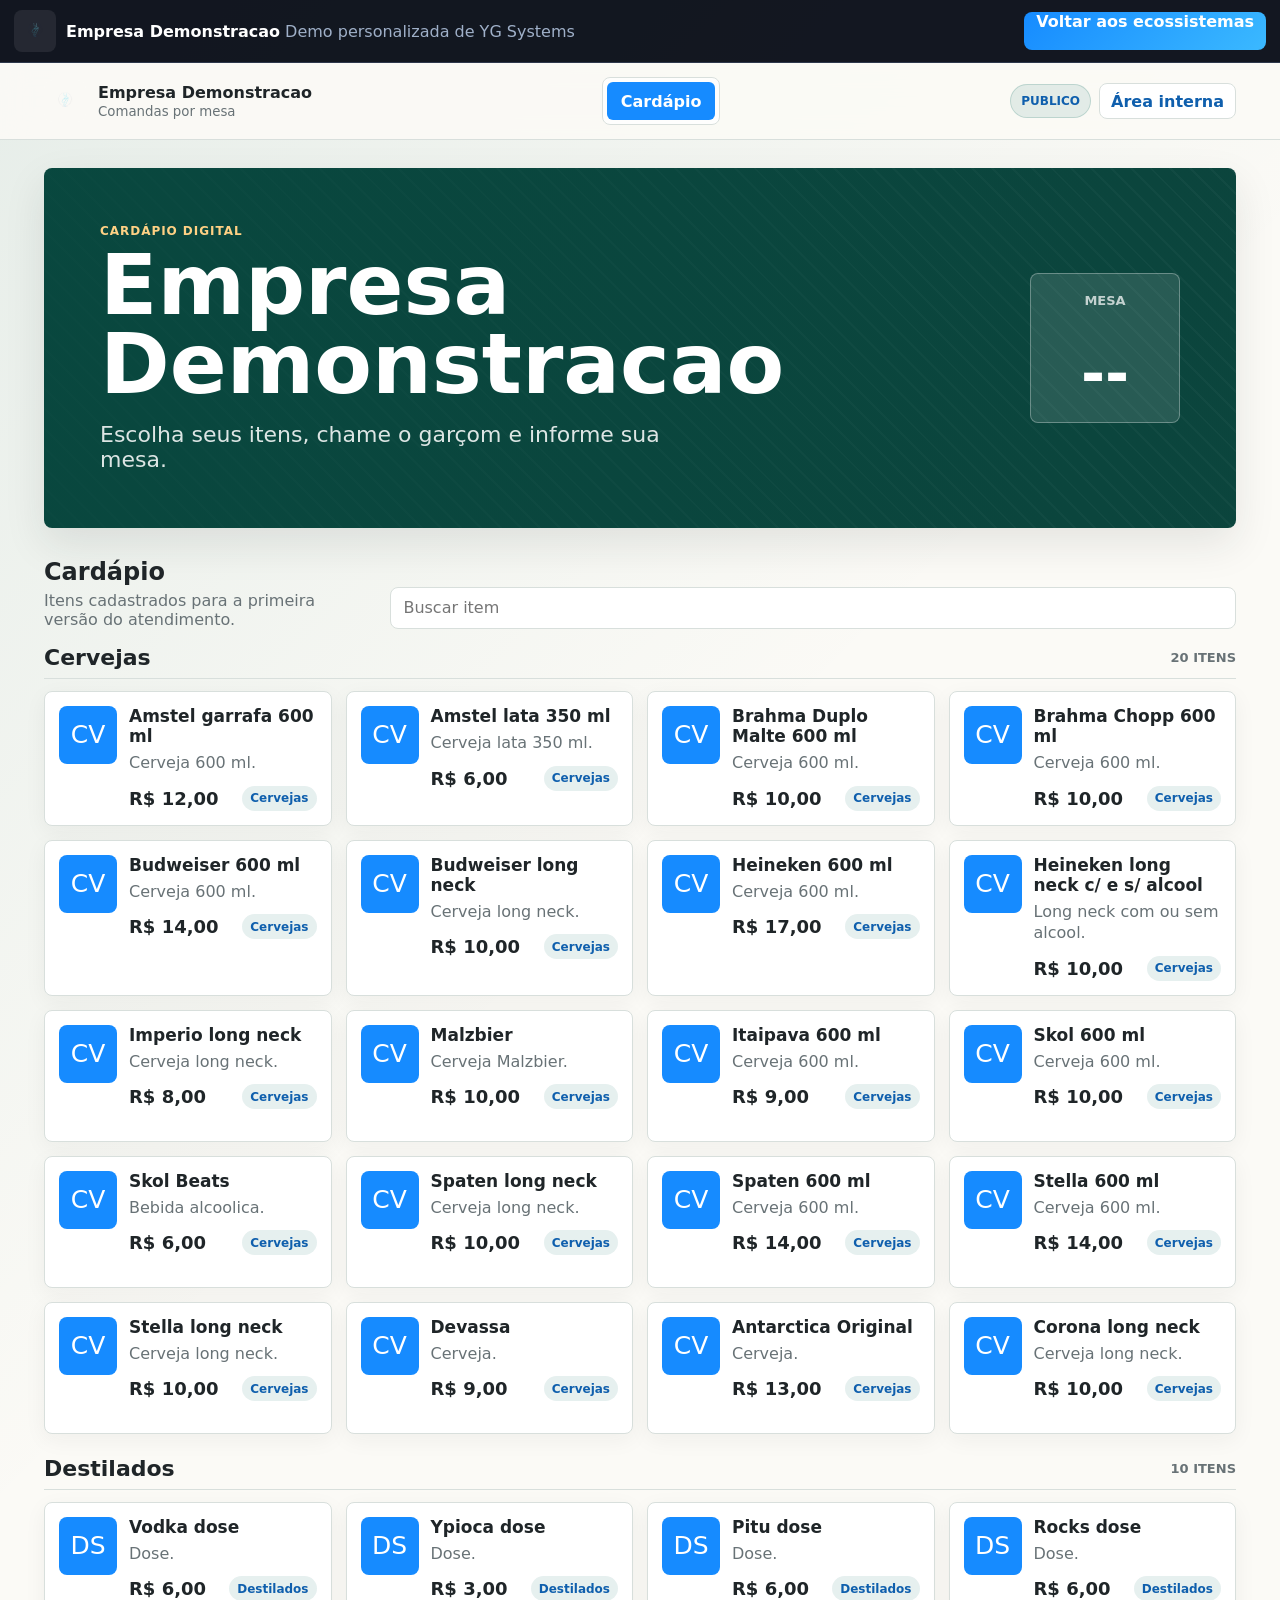
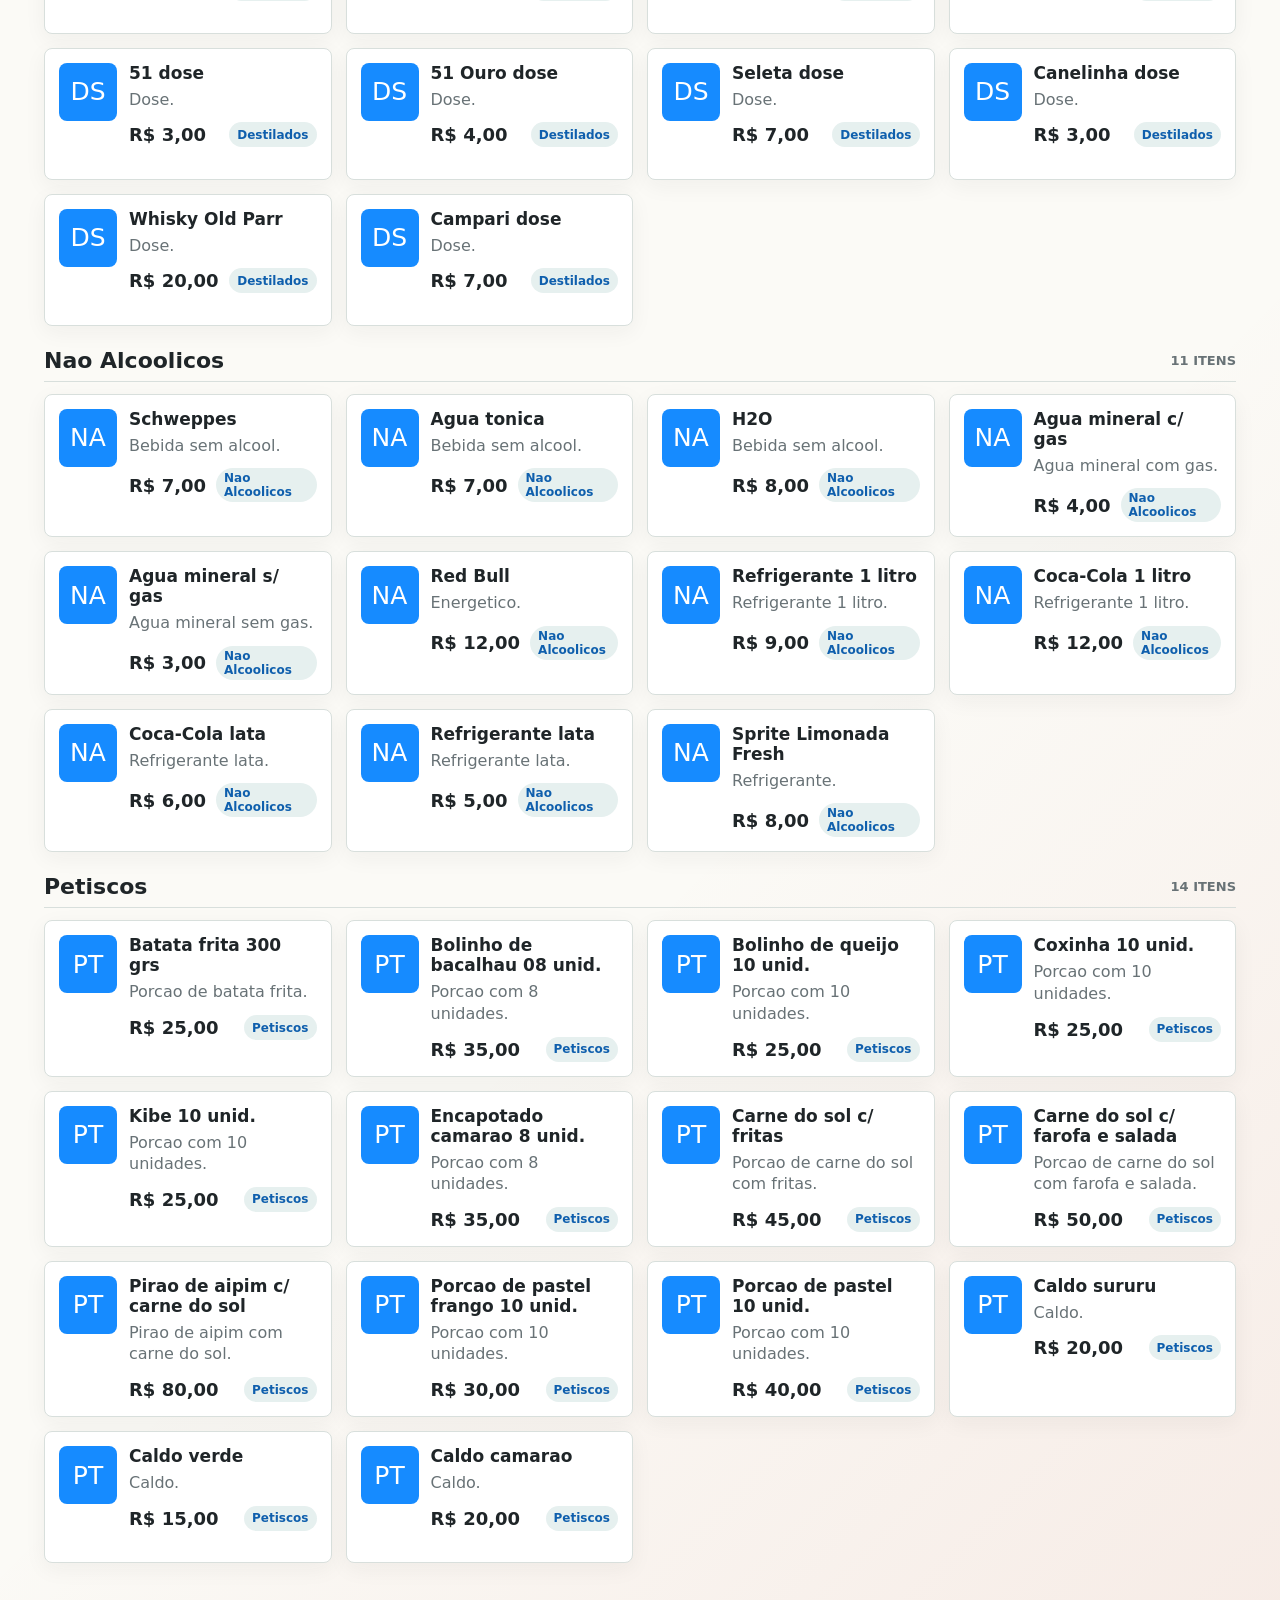
==== demos/bar/index.html @ e4b0df31 "Atualiza fluxo operacional da demo bar" ====
<!doctype html>
<html lang="pt-BR">
  <head>
    <meta charset="utf-8" />
    <meta name="viewport" content="width=device-width, initial-scale=1" />
    <title>YG Bar | Demo personalizada</title>
    <link rel="stylesheet" href="../shared/demo-runtime.css" />
    <link rel="stylesheet" href="styles.css" />
  </head>
  <body>
    <header class="topbar">
      <div class="brand" aria-label="YG Bar">
        <span class="brand-mark">YG</span>
        <span>
          <strong>YG Bar</strong>
          <small>Comandas por mesa</small>
        </span>
      </div>

      <nav class="tabs" aria-label="Areas do sistema">
        <button class="tab active" data-view="menu" data-role="publico adm">Card&aacute;pio</button>
        <button class="tab" data-view="waiter" data-role="garcom adm">Gar&ccedil;om</button>
        <button class="tab" data-view="kitchen" data-role="cozinha adm">Cozinha</button>
        <button class="tab" data-view="sessions" data-role="adm">Hist&oacute;rico</button>
        <button class="tab" data-view="qr" data-role="adm">QR Mesas</button>
      </nav>

      <div class="auth-tools">
        <span id="role-badge" class="role-badge">P&uacute;blico</span>
        <button id="open-login" class="ghost-button small-button" type="button">&Aacute;rea interna</button>
        <button id="logout-role" class="ghost-button small-button" type="button" hidden>Sair</button>
      </div>
    </header>

    <main>
      <section class="view active" id="view-menu">
        <div class="menu-hero">
          <div>
            <p class="eyebrow">Card&aacute;pio digital</p>
            <h1>YG Bar</h1>
            <p class="hero-copy">Escolha seus itens, chame o gar&ccedil;om e informe sua mesa.</p>
          </div>
          <div class="table-badge">
            <span>Mesa</span>
            <strong id="public-table-number">--</strong>
          </div>
        </div>
        <div class="section-head">
          <div>
            <h2>Card&aacute;pio</h2>
            <p>Itens cadastrados para a primeira vers&atilde;o do atendimento.</p>
          </div>
          <input id="public-menu-search" class="input" type="search" placeholder="Buscar item" />
        </div>
        <div id="public-menu" class="menu-categories"></div>
      </section>

      <section class="view" id="view-waiter">
        <div class="workbench">
          <aside class="panel tables-panel">
            <div class="section-head compact">
              <div>
                <h2>Mesas</h2>
                <p>Selecione uma mesa para lan&ccedil;ar pedidos.</p>
              </div>
            </div>
            <div id="table-grid" class="table-grid"></div>
          </aside>

          <section class="panel order-panel">
            <div class="order-title">
              <div>
                <p class="eyebrow">Atendimento</p>
                <h2 id="active-table-label">Mesa 1</h2>
              </div>
              <div class="total-pill total-stack">
                <span>Subtotal</span>
                <strong id="active-table-subtotal">R$ 0,00</strong>
                <small>10% gar&ccedil;om: <b id="active-table-service">R$ 0,00</b></small>
                <small>Total final: <b id="active-table-total">R$ 0,00</b></small>
              </div>
            </div>

            <div id="active-session-meta" class="session-meta">
              Mesa livre. O horario de abertura sera criado no primeiro pedido.
            </div>

            <div class="waiter-layout">
              <div>
                <div class="toolbar">
                  <input id="waiter-search" class="input" type="search" placeholder="Buscar produto" />
                  <select id="waiter-category" class="input select">
                    <option value="all">Todos</option>
                  </select>
                </div>
                <div id="waiter-menu" class="waiter-menu"></div>
              </div>

              <div class="cart-box">
                <div class="section-head compact">
                  <div>
                    <h3>Pedido atual</h3>
                    <p>Itens ainda n&atilde;o enviados para preparo.</p>
                  </div>
                </div>
                <div id="cart-items" class="cart-items empty-state">Nenhum item no pedido atual.</div>
                <label class="field">
                  <span>Observa&ccedil;&atilde;o geral</span>
                  <textarea id="order-note" rows="3" placeholder="Ex.: cliente pediu para trazer bebidas primeiro"></textarea>
                </label>
                <div class="cart-footer">
                  <div>
                    <span>Subtotal</span>
                    <strong id="cart-total">R$ 0,00</strong>
                  </div>
                  <button id="send-order" class="primary-button" type="button">Enviar pedido</button>
                </div>
              </div>
            </div>

            <div class="history">
              <div class="section-head compact">
                <div>
                  <h3>Comanda da mesa</h3>
                  <p>Itens consumidos, registrados e acompanhados pela cozinha.</p>
                </div>
                <div class="close-tools">
                  <label class="field split-field">
                    <span>Pessoas</span>
                    <input id="payment-split" class="input" type="number" min="1" max="99" value="1" />
                  </label>
                  <button id="close-table" class="ghost-button" type="button">Fechar mesa</button>
                </div>
              </div>
              <div id="table-history" class="history-list"></div>
            </div>
          </section>
        </div>
      </section>

      <section class="view" id="view-kitchen">
        <div class="section-head">
          <div>
            <p class="eyebrow">Preparo</p>
            <h2>Cozinha</h2>
            <p>Itens enviados pelo gar&ccedil;om, em ordem de solicita&ccedil;&atilde;o e por status.</p>
          </div>
          <div class="segmented" role="group" aria-label="Filtro de preparo">
            <button class="segment active" data-station="all">Todos</button>
            <button class="segment" data-station="cozinha">Cozinha</button>
            <button class="segment" data-station="ready">Prontos</button>
          </div>
        </div>
        <div id="kitchen-board" class="kitchen-board"></div>
      </section>

      <section class="view" id="view-sessions">
        <div class="section-head">
          <div>
            <p class="eyebrow">Historico operacional</p>
            <h2>Hist&oacute;rico das mesas</h2>
            <p>Consulte as ocupa&ccedil;&otilde;es por dia, com abertura, fechamento, pedidos e 10% do gar&ccedil;om.</p>
          </div>
          <div class="history-filters">
            <label class="field">
              <span>Filtrar por dia</span>
              <input id="session-date-filter" class="input" type="date" />
            </label>
            <button id="clear-session-filter" class="ghost-button" type="button">Todos os dias</button>
          </div>
        </div>
        <div id="session-summary" class="summary-grid"></div>
        <div id="session-history" class="session-history"></div>
      </section>

      <section class="view" id="view-qr">
        <div class="section-head">
          <div>
            <p class="eyebrow">Mesas</p>
            <h2>QR Codes do card&aacute;pio</h2>
            <p>Imprima os cart&otilde;es e coloque um em cada mesa.</p>
          </div>
          <button id="print-qr" class="primary-button" type="button">Imprimir cart&otilde;es</button>
        </div>
        <div id="qr-grid" class="qr-grid"></div>
      </section>
    </main>

    <template id="toast-template">
      <div class="toast" role="status"></div>
    </template>
    <div id="toast-root" class="toast-root"></div>

    <div id="login-modal" class="modal-backdrop" hidden>
      <section class="login-modal" role="dialog" aria-modal="true" aria-labelledby="login-title">
        <div class="section-head compact">
          <div>
            <p class="eyebrow">Acesso autorizado</p>
            <h2 id="login-title">Entrar na &aacute;rea interna</h2>
            <p>Entre com usuario e senha para liberar as abas operacionais.</p>
          </div>
          <button id="close-login" class="icon-close" type="button" aria-label="Fechar">&times;</button>
        </div>

        <label class="field">
          <span>Usuario</span>
          <input id="login-user" class="input" type="text" autocomplete="username" placeholder="Ex.: garcom" />
        </label>

        <label class="field">
          <span>Senha</span>
          <input id="login-password" class="input" type="password" autocomplete="current-password" placeholder="Digite a senha" />
        </label>

        <div class="login-actions">
          <button id="login-submit" class="primary-button" type="button">Entrar</button>
          <button id="login-public" class="ghost-button" type="button">Continuar como p&uacute;blico</button>
        </div>
      </section>
    </div>

    <script src="../shared/demo-runtime.js"></script>
    <script src="app.js"></script>
    <script src="demo-adapter.js"></script>
  </body>
</html>
---- demos/shared/demo-runtime.css ----
:root {
  --yg-demo-color: #168bff;
}

.yg-demo-bar {
  align-items: center;
  background: rgba(5, 9, 20, 0.94);
  border-bottom: 1px solid rgba(133, 165, 214, 0.24);
  color: #f6f9ff;
  display: flex;
  font-family: Inter, ui-sans-serif, system-ui, "Segoe UI", Roboto, Arial, sans-serif;
  gap: 12px;
  justify-content: space-between;
  min-height: 58px;
  padding: 10px 14px;
  position: sticky;
  top: 0;
  z-index: 9999;
}

.yg-demo-bar strong {
  color: #fff;
}

.yg-demo-bar span {
  color: #9fb0c8;
}

.yg-demo-bar a,
.yg-demo-bar button {
  background: linear-gradient(135deg, var(--yg-demo-color), #3bb9ff);
  border: 0;
  border-radius: 8px;
  color: #fff;
  cursor: pointer;
  font: inherit;
  font-weight: 800;
  min-height: 38px;
  padding: 0 12px;
  text-decoration: none;
}

.yg-demo-logo-img {
  border-radius: 8px;
  height: 42px;
  background: rgba(255, 255, 255, 0.08);
  object-fit: contain;
  padding: 3px;
  width: 42px;
}

.yg-demo-inner-logo {
  background: rgba(255, 255, 255, 0.08);
  border-radius: 8px;
  object-fit: contain !important;
  padding: 4px;
}

.yg-demo-logo-text {
  align-items: center;
  background: var(--yg-demo-color);
  border-radius: 8px;
  color: #fff;
  display: inline-flex;
  font-weight: 900;
  height: 42px;
  justify-content: center;
  width: 42px;
}

.brand-mark.yg-demo-logo-text {
  display: none;
}

.yg-demo-brand-wrap {
  align-items: center;
  display: flex;
  gap: 10px;
}

@media (max-width: 720px) {
  .yg-demo-bar {
    align-items: stretch;
    flex-direction: column;
  }
}
---- demos/bar/styles.css ----
:root {
  --ink: #1f2528;
  --muted: #687276;
  --line: #d8dfdc;
  --paper: #fbfaf6;
  --surface: #ffffff;
  --brand: #0f6b5f;
  --brand-strong: #08483f;
  --accent: #c2452d;
  --gold: #d89b2b;
  --ready: #16643f;
  --prep: #9b6419;
  --new: #315f8a;
  --registered: #5e6670;
  --shadow: 0 16px 42px rgba(31, 37, 40, 0.1);
}

* {
  box-sizing: border-box;
}

html {
  -webkit-text-size-adjust: 100%;
}

body {
  margin: 0;
  min-height: 100vh;
  color: var(--ink);
  background:
    linear-gradient(135deg, rgba(15, 107, 95, 0.09), transparent 34%),
    linear-gradient(315deg, rgba(194, 69, 45, 0.08), transparent 30%),
    var(--paper);
  font-family: Inter, ui-sans-serif, system-ui, -apple-system, BlinkMacSystemFont, "Segoe UI", sans-serif;
}

button,
input,
select,
textarea {
  font: inherit;
}

button {
  cursor: pointer;
}

.topbar {
  position: sticky;
  top: 0;
  z-index: 10;
  display: flex;
  flex-wrap: wrap;
  align-items: center;
  justify-content: space-between;
  gap: 18px;
  min-height: 76px;
  padding: 14px clamp(16px, 4vw, 44px);
  background: rgba(251, 250, 246, 0.92);
  border-bottom: 1px solid var(--line);
  backdrop-filter: blur(14px);
}

.brand {
  display: flex;
  align-items: center;
  gap: 12px;
  min-width: 220px;
}

.brand-mark {
  display: inline-grid;
  place-items: center;
  width: 44px;
  height: 44px;
  color: #fff;
  background: var(--brand-strong);
  border-radius: 8px;
  font-weight: 850;
  letter-spacing: 0;
  box-shadow: inset 0 -4px 0 rgba(255, 255, 255, 0.15);
}

.brand strong,
.brand small {
  display: block;
}

.brand small {
  color: var(--muted);
  margin-top: 2px;
}

.tabs,
.segmented {
  display: flex;
  flex-wrap: wrap;
  align-items: center;
  gap: 6px;
  padding: 4px;
  border: 1px solid var(--line);
  border-radius: 8px;
  background: rgba(255, 255, 255, 0.72);
}

.auth-tools {
  display: flex;
  flex-wrap: wrap;
  align-items: center;
  gap: 8px;
}

.role-badge {
  display: inline-flex;
  align-items: center;
  min-height: 34px;
  padding: 0 10px;
  color: var(--brand-strong);
  background: rgba(15, 107, 95, 0.1);
  border: 1px solid rgba(15, 107, 95, 0.18);
  border-radius: 999px;
  font-size: 12px;
  font-weight: 850;
  text-transform: uppercase;
}

.tab,
.segment {
  min-height: 38px;
  padding: 0 14px;
  color: var(--muted);
  background: transparent;
  border: 0;
  border-radius: 6px;
  font-weight: 700;
}

.tab.active,
.segment.active {
  color: #fff;
  background: var(--brand);
}

main {
  width: min(1480px, 100%);
  margin: 0 auto;
  padding: 28px clamp(16px, 4vw, 44px) 48px;
}

.view {
  display: none;
}

.view.active {
  display: block;
}

.menu-hero {
  display: flex;
  align-items: stretch;
  justify-content: space-between;
  gap: 24px;
  padding: clamp(26px, 5vw, 56px);
  min-height: 255px;
  color: #fff;
  background:
    linear-gradient(100deg, rgba(8, 72, 63, 0.92), rgba(8, 72, 63, 0.63)),
    repeating-linear-gradient(45deg, rgba(255, 255, 255, 0.08) 0 2px, transparent 2px 14px),
    #113f39;
  border-radius: 8px;
  box-shadow: var(--shadow);
}

.menu-hero h1 {
  margin: 0;
  max-width: 700px;
  font-size: clamp(42px, 7vw, 84px);
  line-height: 0.94;
  letter-spacing: 0;
}

.hero-copy {
  max-width: 560px;
  margin: 18px 0 0;
  color: rgba(255, 255, 255, 0.86);
  font-size: clamp(17px, 2vw, 22px);
}

.eyebrow {
  margin: 0 0 8px;
  color: var(--accent);
  font-weight: 850;
  text-transform: uppercase;
  letter-spacing: 0.08em;
  font-size: 12px;
}

.menu-hero .eyebrow {
  color: #ffd184;
}

.table-badge {
  align-self: center;
  display: grid;
  place-items: center;
  flex: 0 0 150px;
  width: 150px;
  height: 150px;
  background: rgba(255, 255, 255, 0.12);
  border: 1px solid rgba(255, 255, 255, 0.3);
  border-radius: 8px;
}

.table-badge span {
  font-size: 13px;
  color: rgba(255, 255, 255, 0.72);
  text-transform: uppercase;
  font-weight: 800;
}

.table-badge strong {
  font-size: 58px;
  line-height: 1;
}

.section-head {
  display: flex;
  align-items: end;
  justify-content: space-between;
  gap: 18px;
  margin: 30px 0 16px;
}

.section-head.compact {
  align-items: center;
  margin: 0 0 14px;
}

.section-head h2,
.section-head h3,
.order-title h2 {
  margin: 0;
}

.section-head p {
  margin: 5px 0 0;
  color: var(--muted);
}

.input,
textarea {
  width: 100%;
  min-height: 42px;
  padding: 10px 12px;
  color: var(--ink);
  background: #fff;
  border: 1px solid var(--line);
  border-radius: 8px;
  outline: none;
  font-size: 16px;
}

.input:focus,
textarea:focus {
  border-color: var(--brand);
  box-shadow: 0 0 0 3px rgba(15, 107, 95, 0.14);
}

.menu-categories {
  display: grid;
  gap: 22px;
}

.menu-category {
  display: grid;
  gap: 12px;
}

.menu-category-head {
  display: flex;
  align-items: center;
  justify-content: space-between;
  gap: 12px;
  padding-bottom: 8px;
  border-bottom: 1px solid var(--line);
}

.menu-category-head h3 {
  margin: 0;
  font-size: 22px;
}

.menu-category-head span {
  color: var(--muted);
  font-size: 13px;
  font-weight: 850;
  text-transform: uppercase;
}

.menu-grid {
  display: grid;
  grid-template-columns: repeat(auto-fit, minmax(235px, 1fr));
  gap: 14px;
}

.menu-card {
  display: grid;
  grid-template-columns: 58px 1fr;
  gap: 12px;
  min-height: 132px;
  padding: 14px;
  background: var(--surface);
  border: 1px solid var(--line);
  border-radius: 8px;
  box-shadow: 0 6px 22px rgba(31, 37, 40, 0.05);
}

.item-art {
  display: grid;
  place-items: center;
  width: 58px;
  height: 58px;
  color: #fff;
  background: var(--brand);
  border-radius: 8px;
  font-size: 25px;
}

.menu-card h3 {
  margin: 0;
  font-size: 17px;
}

.menu-card p {
  margin: 6px 0 12px;
  color: var(--muted);
  line-height: 1.35;
}

.price-row {
  display: flex;
  align-items: center;
  justify-content: space-between;
  gap: 10px;
}

.price {
  font-size: 18px;
  font-weight: 850;
}

.tag {
  display: inline-flex;
  align-items: center;
  min-height: 25px;
  padding: 3px 8px;
  color: var(--brand-strong);
  background: rgba(15, 107, 95, 0.1);
  border-radius: 999px;
  font-size: 12px;
  font-weight: 800;
}

.workbench {
  display: grid;
  grid-template-columns: 300px 1fr;
  gap: 18px;
  align-items: start;
}

.panel {
  padding: 18px;
  background: rgba(255, 255, 255, 0.85);
  border: 1px solid var(--line);
  border-radius: 8px;
  box-shadow: var(--shadow);
}

.tables-panel {
  position: sticky;
  top: 96px;
}

.table-grid {
  display: grid;
  grid-template-columns: repeat(3, 1fr);
  gap: 10px;
}

.table-button {
  min-height: 74px;
  padding: 8px;
  border: 1px solid var(--line);
  border-radius: 8px;
  background: #fff;
  color: var(--ink);
  font-weight: 850;
}

.table-button span {
  display: block;
  margin-top: 5px;
  color: var(--muted);
  font-size: 12px;
  font-weight: 700;
}

.table-button.active {
  color: #fff;
  border-color: var(--brand);
  background: var(--brand);
}

.table-button.active span {
  color: rgba(255, 255, 255, 0.78);
}

.table-button.open {
  border-color: rgba(15, 107, 95, 0.32);
}

.table-button.has-kitchen {
  border-color: rgba(155, 100, 25, 0.45);
  background: #fff8eb;
}

.table-button.has-ready {
  color: #fff;
  border-color: var(--ready);
  background: var(--ready);
}

.table-button.has-ready span {
  color: rgba(255, 255, 255, 0.82);
}

.order-title {
  display: flex;
  align-items: center;
  justify-content: space-between;
  gap: 16px;
  padding-bottom: 16px;
  border-bottom: 1px solid var(--line);
}

.total-pill {
  min-width: 180px;
  padding: 10px 14px;
  border: 1px solid var(--line);
  border-radius: 8px;
  background: #fff;
}

.total-stack {
  min-width: 230px;
}

.total-stack small {
  display: block;
  margin-top: 5px;
  color: var(--muted);
  font-weight: 800;
}

.session-meta {
  margin-top: 14px;
  padding: 10px 12px;
  color: var(--brand-strong);
  background: rgba(15, 107, 95, 0.09);
  border: 1px solid rgba(15, 107, 95, 0.18);
  border-radius: 8px;
  font-weight: 800;
}

.total-pill span,
.cart-footer span {
  display: block;
  color: var(--muted);
  font-size: 12px;
  font-weight: 800;
  text-transform: uppercase;
}

.total-pill strong {
  display: block;
  margin-top: 3px;
  font-size: 23px;
}

.waiter-layout {
  display: grid;
  grid-template-columns: minmax(0, 1fr) 360px;
  gap: 18px;
  margin-top: 18px;
}

.toolbar {
  display: grid;
  grid-template-columns: minmax(0, 1fr) 180px;
  gap: 10px;
  margin-bottom: 12px;
}

.waiter-menu {
  display: grid;
  grid-template-columns: repeat(auto-fit, minmax(220px, 1fr));
  gap: 10px;
}

.quick-item {
  display: grid;
  grid-template-columns: 1fr auto;
  gap: 10px;
  align-items: center;
  min-height: 86px;
  padding: 12px;
  background: #fff;
  border: 1px solid var(--line);
  border-radius: 8px;
}

.quick-item strong,
.cart-line strong {
  display: block;
}

.quick-item span,
.cart-line span,
.history-card p,
.order-card p {
  color: var(--muted);
}

.add-button,
.icon-button {
  display: inline-grid;
  place-items: center;
  width: 40px;
  height: 40px;
  border: 0;
  border-radius: 8px;
  color: #fff;
  background: var(--brand);
  font-size: 24px;
  font-weight: 700;
}

.cart-box {
  display: flex;
  flex-direction: column;
  gap: 12px;
  padding: 14px;
  background: #f7f5ef;
  border: 1px solid var(--line);
  border-radius: 8px;
}

.cart-items {
  display: grid;
  gap: 10px;
  min-height: 92px;
}

.empty-state {
  display: grid;
  place-items: center;
  min-height: 92px;
  padding: 16px;
  color: var(--muted);
  border: 1px dashed var(--line);
  border-radius: 8px;
  text-align: center;
}

.cart-line {
  display: grid;
  grid-template-columns: 1fr auto;
  gap: 10px;
  padding: 10px;
  background: #fff;
  border: 1px solid var(--line);
  border-radius: 8px;
}

.qty-row {
  display: flex;
  align-items: center;
  justify-content: end;
  gap: 7px;
}

.qty-button {
  width: 30px;
  height: 30px;
  border: 1px solid var(--line);
  border-radius: 8px;
  background: #fff;
  font-weight: 900;
}

.field {
  display: grid;
  gap: 6px;
}

.field span {
  color: var(--muted);
  font-size: 13px;
  font-weight: 800;
}

.cart-footer {
  display: flex;
  align-items: center;
  justify-content: space-between;
  gap: 12px;
  padding-top: 8px;
  border-top: 1px solid var(--line);
}

.cart-footer strong {
  display: block;
  margin-top: 2px;
  font-size: 22px;
}

.primary-button,
.ghost-button,
.status-button {
  min-height: 42px;
  padding: 0 14px;
  border-radius: 8px;
  font-weight: 850;
}

.small-button {
  min-height: 36px;
  padding: 0 11px;
  white-space: nowrap;
}

.primary-button {
  color: #fff;
  background: var(--accent);
  border: 1px solid var(--accent);
}

.primary-button:disabled {
  cursor: not-allowed;
  opacity: 0.5;
}

.ghost-button {
  color: var(--brand-strong);
  background: #fff;
  border: 1px solid var(--line);
}

.history {
  margin-top: 18px;
  padding-top: 16px;
  border-top: 1px solid var(--line);
}

.close-tools {
  display: flex;
  align-items: end;
  justify-content: end;
  gap: 10px;
}

.split-field {
  width: 96px;
}

.history-list,
.kitchen-board,
.session-history {
  display: grid;
  gap: 12px;
}

.history-card,
.order-card,
.session-card,
.summary-card {
  padding: 14px;
  background: #fff;
  border: 1px solid var(--line);
  border-radius: 8px;
}

.history-card header,
.order-card header,
.session-card header {
  display: flex;
  align-items: start;
  justify-content: space-between;
  gap: 12px;
  margin-bottom: 12px;
}

.history-card h4,
.order-card h3,
.session-card h3 {
  margin: 0;
}

.history-card p,
.order-card p,
.session-card p {
  margin: 4px 0 0;
}

.history-filters {
  display: grid;
  grid-template-columns: 190px auto;
  gap: 10px;
  align-items: end;
}

.summary-grid {
  display: grid;
  grid-template-columns: repeat(4, minmax(160px, 1fr));
  gap: 12px;
  margin-bottom: 14px;
}

.summary-card span {
  display: block;
  color: var(--muted);
  font-size: 12px;
  font-weight: 850;
  text-transform: uppercase;
}

.summary-card strong {
  display: block;
  margin-top: 5px;
  font-size: 24px;
}

.session-totals {
  display: grid;
  grid-template-columns: repeat(4, 1fr);
  gap: 10px;
  margin: 12px 0;
  padding: 10px;
  background: #f7f5ef;
  border: 1px solid var(--line);
  border-radius: 8px;
}

.session-totals span {
  display: grid;
  gap: 2px;
  color: var(--muted);
  font-size: 12px;
  font-weight: 850;
  text-transform: uppercase;
}

.session-totals b {
  color: var(--ink);
  font-size: 16px;
}

.item-list {
  margin: 0;
  padding: 0;
  list-style: none;
}

.item-list li {
  display: flex;
  align-items: center;
  justify-content: space-between;
  gap: 12px;
  padding: 8px 0;
  border-top: 1px solid #edf0ee;
}

.item-list span {
  min-width: 0;
  overflow-wrap: anywhere;
}

.item-list small {
  display: block;
  margin-top: 3px;
  color: var(--muted);
  font-size: 12px;
  font-weight: 750;
}

.item-list strong {
  white-space: nowrap;
}

.item-line.pronto {
  padding: 10px;
  background: rgba(22, 100, 63, 0.08);
  border: 1px solid rgba(22, 100, 63, 0.22);
  border-radius: 8px;
}

.item-line.preparando {
  padding: 10px;
  background: rgba(155, 100, 25, 0.08);
  border: 1px solid rgba(155, 100, 25, 0.2);
  border-radius: 8px;
}

.status {
  display: inline-flex;
  align-items: center;
  min-height: 28px;
  padding: 4px 9px;
  border-radius: 999px;
  color: #fff;
  font-size: 12px;
  font-weight: 850;
}

.status.novo {
  background: var(--new);
}

.status.solicitado {
  background: var(--new);
}

.status.registrado {
  background: var(--registered);
}

.status.preparando {
  background: var(--prep);
}

.status.pronto {
  background: var(--ready);
}

.status.entregue {
  background: #6c7370;
}

.kitchen-line.pronto {
  border-color: rgba(22, 100, 63, 0.34);
  box-shadow: 0 0 0 3px rgba(22, 100, 63, 0.08);
}

.status-actions {
  display: flex;
  flex-wrap: wrap;
  gap: 8px;
  margin-top: 12px;
}

.status-button {
  border: 1px solid var(--line);
  background: #fff;
  color: var(--ink);
}

.status-button.next {
  color: #fff;
  background: var(--brand);
  border-color: var(--brand);
}

.qr-grid {
  display: grid;
  grid-template-columns: repeat(auto-fit, minmax(220px, 1fr));
  gap: 14px;
}

.qr-card {
  padding: 16px;
  background: #fff;
  border: 1px solid var(--line);
  border-radius: 8px;
  text-align: center;
  break-inside: avoid;
}

.qr-card h3 {
  margin: 10px 0 3px;
  font-size: 25px;
}

.qr-card p {
  margin: 0;
  color: var(--muted);
  overflow-wrap: anywhere;
  font-size: 12px;
}

.qr {
  display: inline-grid;
  grid-template-columns: repeat(29, 5px);
  grid-template-rows: repeat(29, 5px);
  gap: 0;
  padding: 10px;
  background: #fff;
  border: 1px solid var(--line);
}

.qr i {
  width: 5px;
  height: 5px;
  background: #fff;
}

.qr i.on {
  background: #111;
}

.toast-root {
  position: fixed;
  right: 18px;
  bottom: 18px;
  z-index: 20;
  display: grid;
  gap: 10px;
}

.toast {
  max-width: 330px;
  padding: 13px 14px;
  color: #fff;
  background: var(--brand-strong);
  border-radius: 8px;
  box-shadow: var(--shadow);
  font-weight: 750;
}

.modal-backdrop {
  position: fixed;
  inset: 0;
  z-index: 30;
  display: grid;
  place-items: center;
  padding: 18px;
  background: rgba(31, 37, 40, 0.38);
}

.modal-backdrop[hidden] {
  display: none;
}

.login-modal {
  width: min(520px, 100%);
  padding: 20px;
  background: var(--paper);
  border: 1px solid var(--line);
  border-radius: 8px;
  box-shadow: var(--shadow);
}

.icon-close {
  display: inline-grid;
  place-items: center;
  width: 38px;
  height: 38px;
  color: var(--ink);
  background: #fff;
  border: 1px solid var(--line);
  border-radius: 8px;
  font-size: 24px;
  line-height: 1;
}

.login-actions {
  display: flex;
  justify-content: flex-end;
  gap: 10px;
  margin-top: 16px;
}

@media (max-width: 1040px) {
  .workbench,
  .waiter-layout {
    grid-template-columns: 1fr;
  }

  .tables-panel {
    position: static;
  }

  .table-grid {
    grid-template-columns: repeat(4, 1fr);
  }
}

@media (max-width: 760px) {
  .topbar,
  .section-head,
  .order-title,
  .menu-hero {
    align-items: stretch;
    flex-direction: column;
  }

  .topbar {
    position: static;
    gap: 12px;
    padding: 12px;
  }

  .tabs,
  .segmented,
  .auth-tools {
    width: 100%;
    overflow-x: visible;
    justify-content: stretch;
  }

  .tab,
  .segment,
  .auth-tools .ghost-button {
    flex: 1 1 auto;
  }

  main {
    padding: 16px 12px 32px;
  }

  .brand {
    min-width: 0;
    width: 100%;
  }

  .table-badge {
    align-self: start;
    width: 120px;
    height: 120px;
    flex-basis: 120px;
  }

  .table-badge strong {
    font-size: 44px;
  }

  .toolbar,
  .table-grid,
  .summary-grid,
  .session-totals,
  .history-filters {
    grid-template-columns: repeat(2, 1fr);
  }

  .menu-grid,
  .waiter-menu {
    grid-template-columns: 1fr;
  }

  .menu-category-head {
    align-items: start;
    flex-direction: column;
  }

  .panel {
    padding: 14px;
  }

  .total-pill,
  .total-stack {
    width: 100%;
    min-width: 0;
  }

  .cart-footer {
    align-items: stretch;
    flex-direction: column;
  }

  .close-tools {
    align-items: stretch;
    justify-content: stretch;
  }

  .split-field {
    width: 100%;
  }

  .login-actions {
    grid-template-columns: 1fr;
  }

  .login-actions {
    display: grid;
  }
}

@media (max-width: 520px) {
  .menu-hero {
    min-height: 0;
    padding: 22px;
  }

  .menu-hero h1 {
    font-size: 42px;
  }

  .hero-copy {
    font-size: 16px;
  }

  .table-badge {
    width: 96px;
    height: 96px;
    flex-basis: 96px;
  }

  .table-badge strong {
    font-size: 36px;
  }

  .toolbar,
  .table-grid,
  .summary-grid,
  .session-totals,
  .history-filters {
    grid-template-columns: 1fr;
  }

  .table-grid {
    grid-template-columns: repeat(2, minmax(0, 1fr));
  }

  .table-button {
    min-height: 64px;
  }

  .menu-card {
    grid-template-columns: 48px 1fr;
    min-height: 0;
    padding: 12px;
  }

  .item-art {
    width: 48px;
    height: 48px;
    font-size: 17px;
  }

  .quick-item,
  .cart-line {
    grid-template-columns: 1fr;
  }

  .qty-row {
    justify-content: start;
  }

  .history-card header,
  .order-card header,
  .session-card header,
  .item-list li {
    flex-direction: column;
    align-items: stretch;
  }

  .item-list strong {
    white-space: normal;
  }

  .toast-root {
    right: 12px;
    left: 12px;
    bottom: 12px;
  }

  .toast {
    max-width: none;
  }
}

@media print {
  body {
    background: #fff;
  }

  .topbar,
  .view:not(#view-qr) .section-head,
  #print-qr {
    display: none !important;
  }

  main {
    padding: 0;
  }

  #view-qr {
    display: block !important;
  }

  .qr-grid {
    grid-template-columns: repeat(3, 1fr);
  }

  .qr-card {
    box-shadow: none;
    page-break-inside: avoid;
  }
}
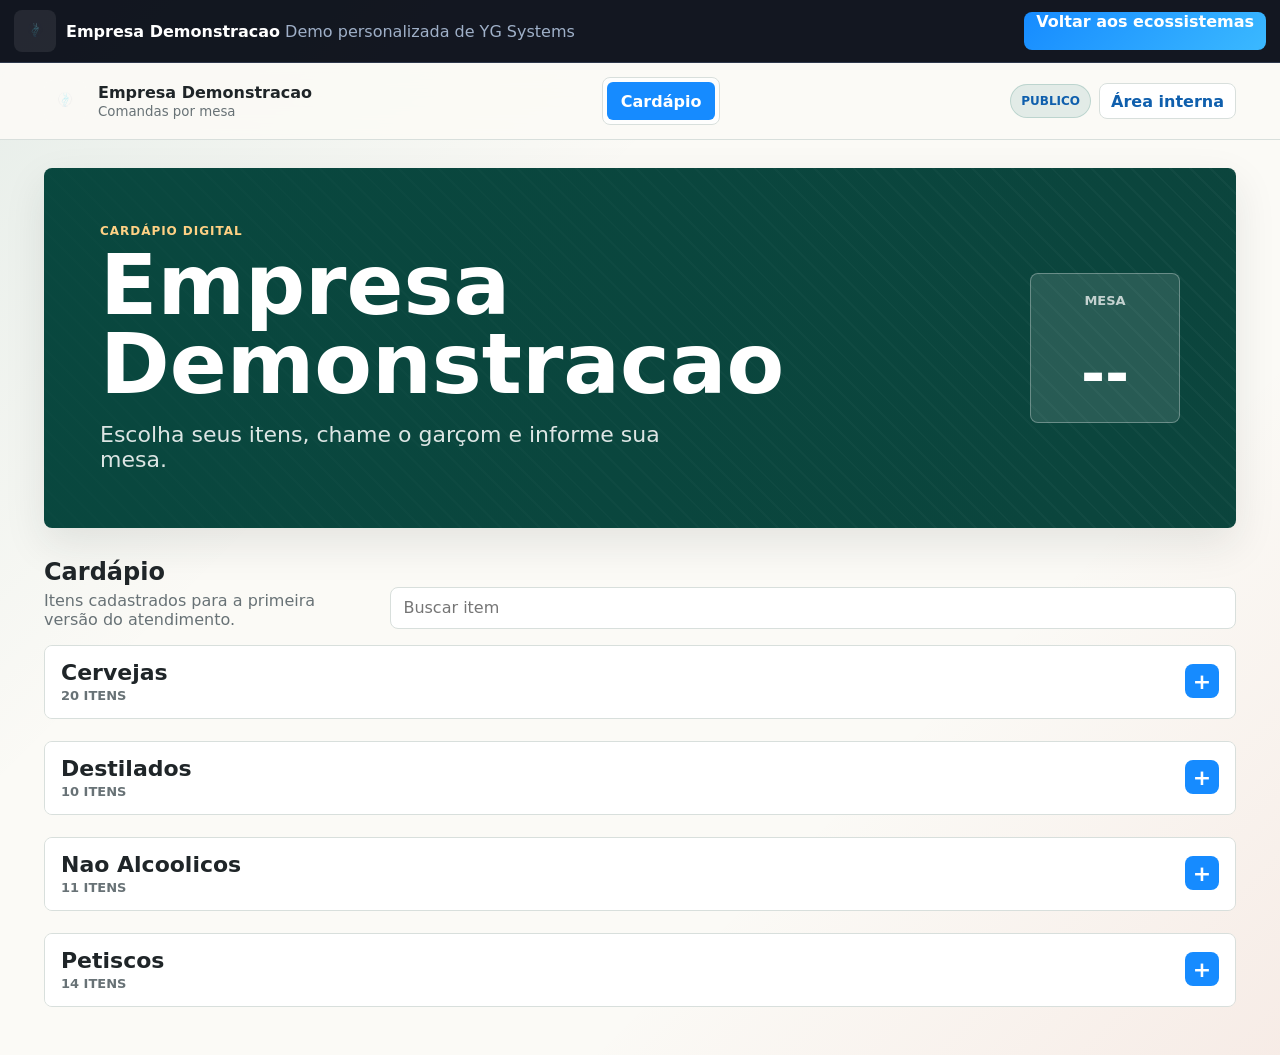
==== commit d980af6f: "Adiciona recursos admin e melhora cardapio" ====
--- a/demos/bar/index.html
+++ b/demos/bar/index.html
@@ -5,7 +5,7 @@
     <meta name="viewport" content="width=device-width, initial-scale=1" />
     <title>YG Bar | Demo personalizada</title>
     <link rel="stylesheet" href="../shared/demo-runtime.css" />
-    <link rel="stylesheet" href="styles.css" />
+    <link rel="stylesheet" href="styles.css?v=bar-op-6" />
   </head>
   <body>
     <header class="topbar">
@@ -129,6 +129,24 @@
                     <span>Pessoas</span>
                     <input id="payment-split" class="input" type="number" min="1" max="99" value="1" />
                   </label>
+                  <label class="field service-field">
+                    <span>10%</span>
+                    <label class="toggle-row">
+                      <input id="service-toggle" type="checkbox" checked />
+                      <b>Incluir</b>
+                    </label>
+                  </label>
+                  <label class="field payment-field">
+                    <span>Pagamento</span>
+                    <select id="payment-method" class="input select">
+                      <option value="Nao informado">Nao informado</option>
+                      <option value="Pix">Pix</option>
+                      <option value="Dinheiro">Dinheiro</option>
+                      <option value="Cartao">Cartao</option>
+                      <option value="Misto">Misto</option>
+                    </select>
+                  </label>
+                  <button id="print-bill" class="ghost-button" type="button">Imprimir conta</button>
                   <button id="close-table" class="ghost-button" type="button">Fechar mesa</button>
                 </div>
               </div>
@@ -147,7 +165,7 @@
           </div>
           <div class="segmented" role="group" aria-label="Filtro de preparo">
             <button class="segment active" data-station="all">Todos</button>
-            <button class="segment" data-station="cozinha">Cozinha</button>
+            <button class="segment" data-station="cozinha">Na fila</button>
             <button class="segment" data-station="ready">Prontos</button>
           </div>
         </div>
@@ -163,13 +181,21 @@
           </div>
           <div class="history-filters">
             <label class="field">
-              <span>Filtrar por dia</span>
-              <input id="session-date-filter" class="input" type="date" />
+              <span>Inicio</span>
+              <input id="session-start-filter" class="input" type="date" />
             </label>
-            <button id="clear-session-filter" class="ghost-button" type="button">Todos os dias</button>
+            <label class="field">
+              <span>Fim</span>
+              <input id="session-end-filter" class="input" type="date" />
+            </label>
+            <button class="ghost-button" data-session-range="today" type="button">Hoje</button>
+            <button class="ghost-button" data-session-range="week" type="button">Semana</button>
+            <button class="ghost-button" data-session-range="month" type="button">Mes</button>
+            <button id="clear-session-filter" class="ghost-button" type="button">Todos</button>
           </div>
         </div>
         <div id="session-summary" class="summary-grid"></div>
+        <div id="admin-insights" class="insights-grid"></div>
         <div id="session-history" class="session-history"></div>
       </section>
 
@@ -190,6 +216,7 @@
       <div class="toast" role="status"></div>
     </template>
     <div id="toast-root" class="toast-root"></div>
+    <div id="bill-print-root" class="bill-print-root" aria-hidden="true"></div>
 
     <div id="login-modal" class="modal-backdrop" hidden>
       <section class="login-modal" role="dialog" aria-modal="true" aria-labelledby="login-title">
@@ -220,7 +247,7 @@
     </div>
 
     <script src="../shared/demo-runtime.js"></script>
-    <script src="app.js"></script>
+    <script src="app.js?v=bar-op-6"></script>
     <script src="demo-adapter.js"></script>
   </body>
 </html>
--- a/demos/bar/styles.css
+++ b/demos/bar/styles.css
@@ -9,9 +9,10 @@
   --accent: #c2452d;
   --gold: #d89b2b;
   --ready: #16643f;
+  --delivered: #16643f;
   --prep: #9b6419;
   --new: #315f8a;
-  --registered: #5e6670;
+  --registered: #d89b2b;
   --shadow: 0 16px 42px rgba(31, 37, 40, 0.1);
 }
 
@@ -273,7 +274,11 @@
 
 .menu-category {
   display: grid;
-  gap: 12px;
+  gap: 0;
+  overflow: hidden;
+  background: rgba(255, 255, 255, 0.72);
+  border: 1px solid var(--line);
+  border-radius: 8px;
 }
 
 .menu-category-head {
@@ -281,20 +286,78 @@
   align-items: center;
   justify-content: space-between;
   gap: 12px;
-  padding-bottom: 8px;
-  border-bottom: 1px solid var(--line);
-}
-
-.menu-category-head h3 {
-  margin: 0;
+  width: 100%;
+  min-height: 64px;
+  padding: 14px 16px;
+  color: var(--ink);
+  background: #fff;
+  border: 0;
+  border-bottom: 1px solid transparent;
+  text-align: left;
+  transition: background 180ms ease, border-color 180ms ease;
+}
+
+.menu-category.open .menu-category-head {
+  border-bottom-color: var(--line);
+  background: #f7fbf9;
+}
+
+.menu-category-head span {
+  display: grid;
+  gap: 3px;
+}
+
+.menu-category-head strong {
   font-size: 22px;
 }
 
-.menu-category-head span {
+.menu-category-head small {
   color: var(--muted);
   font-size: 13px;
   font-weight: 850;
   text-transform: uppercase;
+}
+
+.menu-category-head b {
+  display: inline-grid;
+  place-items: center;
+  width: 34px;
+  height: 34px;
+  color: #fff;
+  background: var(--brand);
+  border-radius: 8px;
+  font-size: 22px;
+  transition: transform 220ms ease, background 180ms ease;
+}
+
+.menu-category.open .menu-category-head b {
+  transform: rotate(45deg);
+  background: var(--accent);
+}
+
+.menu-category-body {
+  display: grid;
+  grid-template-rows: 0fr;
+  transition: grid-template-rows 260ms ease;
+}
+
+.menu-category.open .menu-category-body {
+  grid-template-rows: 1fr;
+}
+
+.menu-category-body > .menu-grid {
+  min-height: 0;
+  overflow: hidden;
+  padding: 0 14px;
+  opacity: 0;
+  transform: translateY(-6px);
+  transition: opacity 220ms ease, transform 220ms ease, padding 220ms ease;
+}
+
+.menu-category.open .menu-category-body > .menu-grid {
+  padding: 14px;
+  opacity: 1;
+  transform: translateY(0);
 }
 
 .menu-grid {
@@ -388,6 +451,9 @@
 }
 
 .table-button {
+  display: flex;
+  flex-direction: column;
+  justify-content: center;
   min-height: 74px;
   padding: 8px;
   border: 1px solid var(--line);
@@ -395,6 +461,13 @@
   background: #fff;
   color: var(--ink);
   font-weight: 850;
+  min-width: 0;
+}
+
+.table-button strong {
+  display: block;
+  font-size: 15px;
+  line-height: 1.1;
 }
 
 .table-button span {
@@ -403,6 +476,22 @@
   color: var(--muted);
   font-size: 12px;
   font-weight: 700;
+  line-height: 1.15;
+  overflow-wrap: anywhere;
+}
+
+.table-button em {
+  display: block;
+  margin-top: 6px;
+  padding: 4px 6px;
+  border-radius: 6px;
+  background: #f3f5f4;
+  color: var(--muted);
+  font-size: 11px;
+  font-style: normal;
+  font-weight: 900;
+  text-transform: uppercase;
+  line-height: 1.12;
 }
 
 .table-button.active {
@@ -424,14 +513,25 @@
   background: #fff8eb;
 }
 
+.table-button.has-kitchen em {
+  color: #7a4b10;
+  background: rgba(216, 155, 43, 0.18);
+}
+
 .table-button.has-ready {
   color: #fff;
   border-color: var(--ready);
   background: var(--ready);
-}
-
-.table-button.has-ready span {
+  box-shadow: 0 0 0 4px rgba(22, 100, 63, 0.16), 0 10px 22px rgba(22, 100, 63, 0.22);
+}
+
+.table-button.has-ready span,
+.table-button.has-ready em {
   color: rgba(255, 255, 255, 0.82);
+}
+
+.table-button.has-ready em {
+  background: rgba(255, 255, 255, 0.18);
 }
 
 .order-title {
@@ -470,6 +570,74 @@
   border: 1px solid rgba(15, 107, 95, 0.18);
   border-radius: 8px;
   font-weight: 800;
+}
+
+.order-panel {
+  display: flex;
+  flex-direction: column;
+}
+
+.order-panel .order-title {
+  order: 1;
+}
+
+.order-panel .session-meta {
+  order: 2;
+}
+
+.order-panel .waiter-layout {
+  order: 3;
+}
+
+.order-panel .history {
+  order: 4;
+}
+
+.order-panel.has-session .history {
+  order: 3;
+}
+
+.order-panel.has-session .waiter-layout {
+  order: 4;
+}
+
+.session-meta strong,
+.session-meta > span {
+  display: block;
+}
+
+.waiter-status-grid {
+  display: grid;
+  grid-template-columns: repeat(4, minmax(120px, 1fr));
+  gap: 8px;
+  margin-top: 10px;
+}
+
+.waiter-status-grid span {
+  display: grid;
+  gap: 2px;
+  padding: 8px;
+  color: var(--muted);
+  background: #fff;
+  border: 1px solid var(--line);
+  border-radius: 8px;
+  font-size: 12px;
+  text-transform: uppercase;
+}
+
+.waiter-status-grid b {
+  color: var(--ink);
+  font-size: 20px;
+}
+
+.waiter-status-grid .ready-alert {
+  color: #fff;
+  background: var(--ready);
+  border-color: var(--ready);
+}
+
+.waiter-status-grid .ready-alert b {
+  color: #fff;
 }
 
 .total-pill span,
@@ -545,6 +713,25 @@
   font-weight: 700;
 }
 
+.add-button.pulse-add {
+  animation: addPulse 520ms ease;
+}
+
+@keyframes addPulse {
+  0% {
+    transform: scale(1);
+  }
+
+  40% {
+    transform: scale(1.18);
+    background: var(--ready);
+  }
+
+  100% {
+    transform: scale(1);
+  }
+}
+
 .cart-box {
   display: flex;
   flex-direction: column;
@@ -582,6 +769,12 @@
   border-radius: 8px;
 }
 
+.item-note-input {
+  min-height: 36px;
+  margin-top: 8px;
+  font-size: 14px;
+}
+
 .qty-row {
   display: flex;
   align-items: center;
@@ -664,6 +857,7 @@
 
 .close-tools {
   display: flex;
+  flex-wrap: wrap;
   align-items: end;
   justify-content: end;
   gap: 10px;
@@ -671,6 +865,36 @@
 
 .split-field {
   width: 96px;
+}
+
+.payment-field {
+  width: 150px;
+}
+
+.service-field {
+  min-width: 92px;
+}
+
+.toggle-row {
+  display: flex;
+  align-items: center;
+  gap: 8px;
+  min-height: 42px;
+  padding: 8px 10px;
+  background: #fff;
+  border: 1px solid var(--line);
+  border-radius: 8px;
+  transition: border-color 180ms ease, box-shadow 180ms ease, transform 180ms ease;
+}
+
+.quick-item.just-added {
+  border-color: var(--ready);
+  box-shadow: 0 0 0 4px rgba(22, 100, 63, 0.14);
+  transform: scale(1.015);
+}
+
+.toggle-row b {
+  font-size: 13px;
 }
 
 .history-list,
@@ -714,12 +938,23 @@
 
 .history-filters {
   display: grid;
-  grid-template-columns: 190px auto;
+  grid-template-columns: repeat(2, 160px) repeat(4, auto);
   gap: 10px;
   align-items: end;
 }
 
+.history-filters .ghost-button {
+  white-space: nowrap;
+}
+
 .summary-grid {
+  display: grid;
+  grid-template-columns: repeat(4, minmax(160px, 1fr));
+  gap: 12px;
+  margin-bottom: 14px;
+}
+
+.insights-grid {
   display: grid;
   grid-template-columns: repeat(4, minmax(160px, 1fr));
   gap: 12px;
@@ -740,9 +975,25 @@
   font-size: 24px;
 }
 
+.summary-card.wide-card {
+  grid-column: span 2;
+}
+
+.summary-card.wide-card strong {
+  font-size: 16px;
+  line-height: 1.35;
+}
+
+.session-actions {
+  display: flex;
+  flex-wrap: wrap;
+  justify-content: end;
+  gap: 8px;
+}
+
 .session-totals {
   display: grid;
-  grid-template-columns: repeat(4, 1fr);
+  grid-template-columns: repeat(5, 1fr);
   gap: 10px;
   margin: 12px 0;
   padding: 10px;
@@ -778,6 +1029,27 @@
   gap: 12px;
   padding: 8px 0;
   border-top: 1px solid #edf0ee;
+}
+
+.item-main {
+  display: grid;
+  grid-template-columns: auto minmax(0, 1fr);
+  align-items: center;
+  gap: 10px;
+  min-width: 0;
+}
+
+.line-number {
+  display: inline-grid;
+  place-items: center;
+  min-width: 38px;
+  min-height: 32px;
+  padding: 4px 7px;
+  color: #fff;
+  background: var(--brand-strong);
+  border-radius: 8px;
+  font-size: 13px;
+  font-weight: 900;
 }
 
 .item-list span {
@@ -804,11 +1076,33 @@
   border-radius: 8px;
 }
 
+.item-line.registrado {
+  padding: 10px;
+  background: rgba(216, 155, 43, 0.12);
+  border: 1px solid rgba(216, 155, 43, 0.28);
+  border-radius: 8px;
+}
+
+.item-line.solicitado {
+  padding: 10px;
+  background: rgba(49, 95, 138, 0.08);
+  border: 1px solid rgba(49, 95, 138, 0.18);
+  border-radius: 8px;
+}
+
 .item-line.preparando {
   padding: 10px;
   background: rgba(155, 100, 25, 0.08);
   border: 1px solid rgba(155, 100, 25, 0.2);
   border-radius: 8px;
+}
+
+.item-line.cancelado {
+  padding: 10px;
+  background: rgba(194, 69, 45, 0.08);
+  border: 1px solid rgba(194, 69, 45, 0.22);
+  border-radius: 8px;
+  opacity: 0.88;
 }
 
 .status {
@@ -832,6 +1126,7 @@
 
 .status.registrado {
   background: var(--registered);
+  color: #312007;
 }
 
 .status.preparando {
@@ -843,12 +1138,37 @@
 }
 
 .status.entregue {
-  background: #6c7370;
+  background: var(--delivered);
+}
+
+.status.cancelado {
+  background: var(--accent);
 }
 
 .kitchen-line.pronto {
   border-color: rgba(22, 100, 63, 0.34);
   box-shadow: 0 0 0 3px rgba(22, 100, 63, 0.08);
+}
+
+.kitchen-line {
+  border-left: 6px solid var(--new);
+}
+
+.kitchen-line.preparando {
+  border-left-color: var(--prep);
+}
+
+.kitchen-line.pronto {
+  border-left-color: var(--ready);
+}
+
+.kitchen-label {
+  margin: 0 0 4px;
+  color: var(--accent) !important;
+  font-size: 12px;
+  font-weight: 900;
+  letter-spacing: 0.08em;
+  text-transform: uppercase;
 }
 
 .status-actions {
@@ -868,6 +1188,18 @@
   color: #fff;
   background: var(--brand);
   border-color: var(--brand);
+}
+
+.status-button.undo {
+  color: #7a4b10;
+  background: #fff8eb;
+  border-color: rgba(155, 100, 25, 0.35);
+}
+
+.status-button.danger {
+  color: var(--accent);
+  background: #fff;
+  border-color: rgba(194, 69, 45, 0.35);
 }
 
 .qr-grid {
@@ -936,6 +1268,67 @@
   font-weight: 750;
 }
 
+.bill-print-root {
+  display: none;
+}
+
+.bill-sheet {
+  color: #111;
+  font-family: Arial, sans-serif;
+}
+
+.bill-sheet header {
+  display: flex;
+  justify-content: space-between;
+  gap: 16px;
+  border-bottom: 2px solid #111;
+  padding-bottom: 10px;
+  margin-bottom: 12px;
+}
+
+.bill-sheet h1,
+.bill-sheet p {
+  margin: 0;
+}
+
+.bill-sheet table {
+  width: 100%;
+  border-collapse: collapse;
+  margin-top: 16px;
+}
+
+.bill-sheet th,
+.bill-sheet td {
+  padding: 8px 0;
+  border-bottom: 1px solid #ddd;
+  text-align: left;
+}
+
+.bill-sheet th:last-child,
+.bill-sheet td:last-child {
+  text-align: right;
+}
+
+.bill-sheet small {
+  display: block;
+  margin-top: 3px;
+  color: #555;
+}
+
+.bill-totals {
+  display: grid;
+  gap: 8px;
+  margin-top: 16px;
+  padding-top: 12px;
+  border-top: 2px solid #111;
+}
+
+.bill-totals span {
+  display: flex;
+  justify-content: space-between;
+  gap: 18px;
+}
+
 .modal-backdrop {
   position: fixed;
   inset: 0;
@@ -1046,9 +1439,28 @@
   .toolbar,
   .table-grid,
   .summary-grid,
+  .insights-grid,
   .session-totals,
   .history-filters {
     grid-template-columns: repeat(2, 1fr);
+  }
+
+  .waiter-status-grid {
+    grid-template-columns: repeat(2, minmax(0, 1fr));
+  }
+
+  .table-button {
+    min-height: 88px;
+    padding: 8px 6px;
+  }
+
+  .table-button strong {
+    font-size: 14px;
+  }
+
+  .table-button em {
+    font-size: 10px;
+    padding: 4px;
   }
 
   .menu-grid,
@@ -1085,6 +1497,11 @@
     width: 100%;
   }
 
+  .payment-field,
+  .service-field {
+    width: 100%;
+  }
+
   .login-actions {
     grid-template-columns: 1fr;
   }
@@ -1121,17 +1538,30 @@
   .toolbar,
   .table-grid,
   .summary-grid,
+  .insights-grid,
   .session-totals,
   .history-filters {
     grid-template-columns: 1fr;
   }
 
+  .summary-card.wide-card {
+    grid-column: auto;
+  }
+
   .table-grid {
     grid-template-columns: repeat(2, minmax(0, 1fr));
   }
 
   .table-button {
-    min-height: 64px;
+    min-height: 92px;
+  }
+
+  .table-button span {
+    font-size: 11px;
+  }
+
+  .waiter-status-grid {
+    grid-template-columns: 1fr;
   }
 
   .menu-card {
@@ -1163,6 +1593,19 @@
     align-items: stretch;
   }
 
+  .item-main {
+    grid-template-columns: 1fr;
+  }
+
+  .line-number {
+    width: max-content;
+  }
+
+  .status-actions {
+    display: grid;
+    grid-template-columns: 1fr;
+  }
+
   .item-list strong {
     white-space: normal;
   }
@@ -1183,12 +1626,28 @@
     background: #fff;
   }
 
+  body.printing-bill .topbar,
+  body.printing-bill main,
+  body.printing-bill .toast-root,
+  body.printing-bill .modal-backdrop {
+    display: none !important;
+  }
+
+  body.printing-bill .bill-print-root {
+    display: block;
+    padding: 18px;
+  }
+
   .topbar,
   .view:not(#view-qr) .section-head,
   #print-qr {
     display: none !important;
   }
 
+  body.printing-bill #view-qr {
+    display: none !important;
+  }
+
   main {
     padding: 0;
   }
